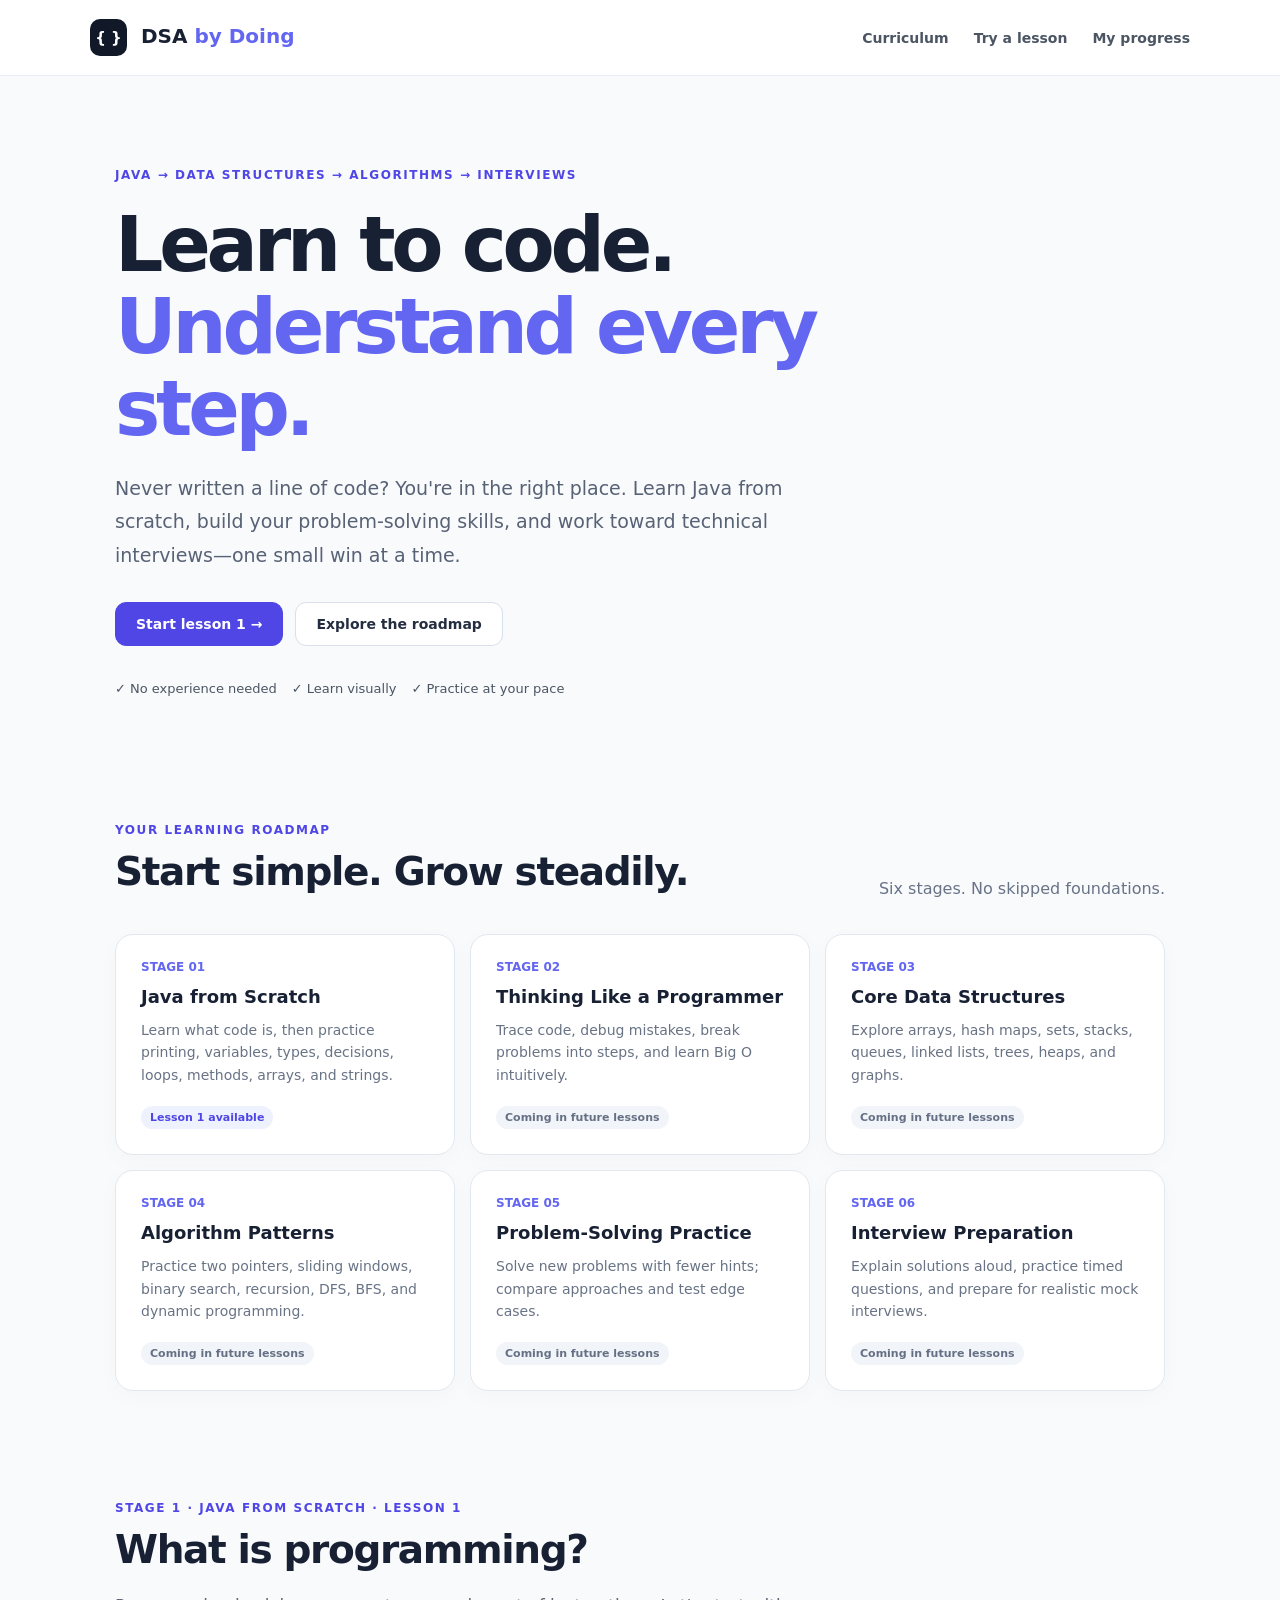
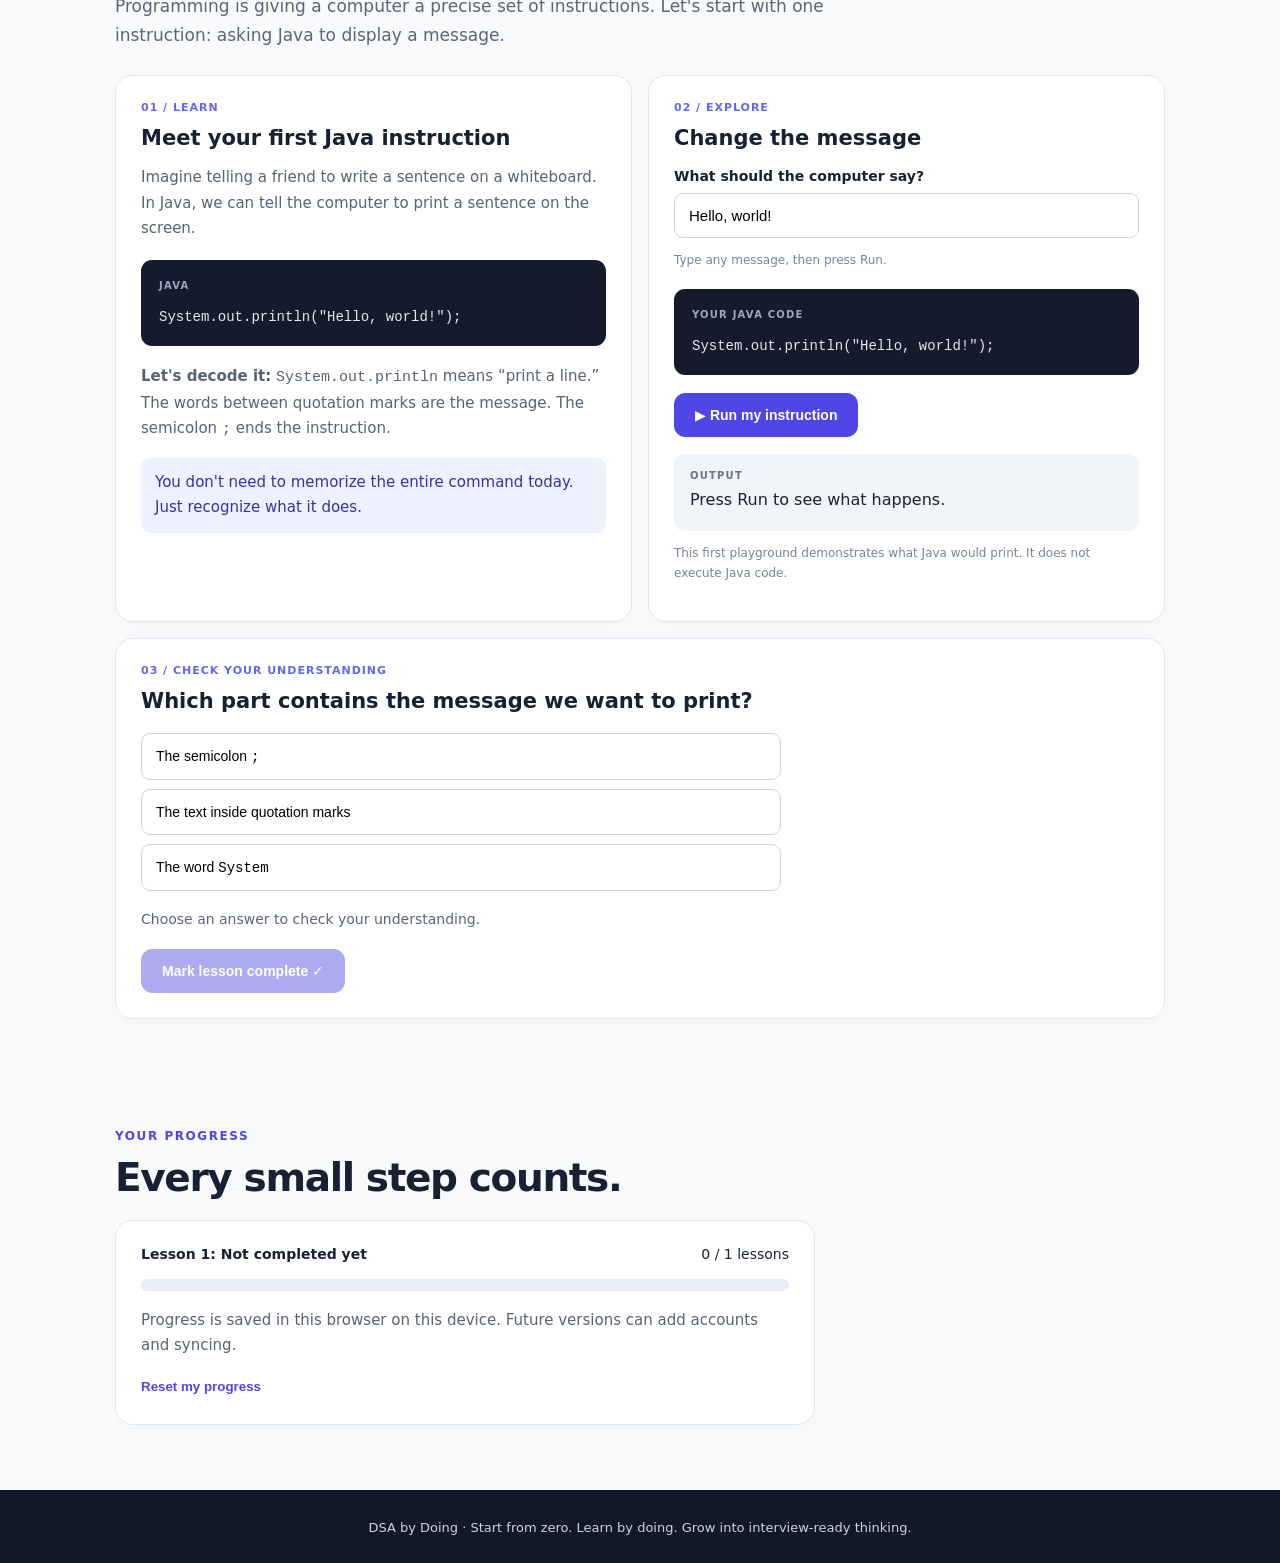
==== index.html @ 2c694787 "Initial commit - DSA by Doing website" ====
<!doctype html><html lang="en"><head><meta charset="utf-8"><meta name="viewport" content="width=device-width, initial-scale=1"><meta name="theme-color" content="#111827"><title>DSA by Doing — Start from Zero</title><link rel="stylesheet" href="styles.css"></head><body><header class="top"><a class="brand" href="#home"><span class="logo">{ }</span> DSA <span>by Doing</span></a><nav><a href="#curriculum">Curriculum</a><a href="#lesson">Try a lesson</a><a href="#progress">My progress</a></nav></header><main id="home"><section class="hero"><div class="eyebrow">JAVA → DATA STRUCTURES → ALGORITHMS → INTERVIEWS</div><h1>Learn to code.<br><em>Understand every step.</em></h1><p>Never written a line of code? You're in the right place. Learn Java from scratch, build your problem-solving skills, and work toward technical interviews—one small win at a time.</p><div class="actions"><a class="button primary" href="#lesson">Start lesson 1 →</a><a class="button secondary" href="#curriculum">Explore the roadmap</a></div><div class="chips"><span>✓ No experience needed</span><span>✓ Learn visually</span><span>✓ Practice at your pace</span></div></section><section class="section" id="curriculum"><div class="section-title"><div><div class="eyebrow">YOUR LEARNING ROADMAP</div><h2>Start simple. Grow steadily.</h2></div><p>Six stages. No skipped foundations.</p></div><div class="roadmap" id="roadmap"></div></section><section class="section lesson-section" id="lesson"><div class="eyebrow">STAGE 1 · JAVA FROM SCRATCH · LESSON 1</div><h2>What is programming?</h2><p class="lead">Programming is giving a computer a precise set of instructions. Let's start with one instruction: asking Java to display a message.</p><div class="lesson-layout"><div class="panel"><div class="step">01 / LEARN</div><h3>Meet your first Java instruction</h3><p>Imagine telling a friend to write a sentence on a whiteboard. In Java, we can tell the computer to print a sentence on the screen.</p><div class="code"><div class="code-label">JAVA</div><code>System.out.println("Hello, world!");</code></div><p><strong>Let's decode it:</strong> <code>System.out.println</code> means “print a line.” The words between quotation marks are the message. The semicolon <code>;</code> ends the instruction.</p><p class="note">You don't need to memorize the entire command today. Just recognize what it does.</p></div><div class="panel"><div class="step">02 / EXPLORE</div><h3>Change the message</h3><label for="message">What should the computer say?</label><input id="message" maxlength="60" value="Hello, world!" aria-describedby="msg-help"><p class="hint" id="msg-help">Type any message, then press Run.</p><div class="code"><div class="code-label">YOUR JAVA CODE</div><code id="live-code"></code></div><button class="button primary" id="run">▶ Run my instruction</button><div class="output" aria-live="polite"><div class="code-label">OUTPUT</div><span id="output">Press Run to see what happens.</span></div><p class="hint">This first playground demonstrates what Java would print. It does not execute Java code.</p></div></div><div class="panel practice"><div class="step">03 / CHECK YOUR UNDERSTANDING</div><h3>Which part contains the message we want to print?</h3><div class="answers" id="answers"><button data-correct="false">The semicolon <code>;</code></button><button data-correct="true">The text inside quotation marks</button><button data-correct="false">The word <code>System</code></button></div><div id="feedback" class="feedback" aria-live="polite">Choose an answer to check your understanding.</div><button id="complete" class="button primary" disabled>Mark lesson complete ✓</button></div></section><section class="section" id="progress"><div class="eyebrow">YOUR PROGRESS</div><h2>Every small step counts.</h2><div class="panel progress-panel"><div class="progress-header"><strong id="progress-title">Lesson 1: Not completed yet</strong><span id="progress-number">0 / 1 lessons</span></div><div class="track"><div id="progress-fill"></div></div><p>Progress is saved in this browser on this device. Future versions can add accounts and syncing.</p><button id="reset" class="text-button">Reset my progress</button></div></section></main><footer>DSA by Doing · Start from zero. Learn by doing. Grow into interview-ready thinking.</footer><script src="script.js"></script></body></html>
---- styles.css ----
:root{font-family:Inter,ui-sans-serif,system-ui,-apple-system,BlinkMacSystemFont,"Segoe UI",sans-serif;color:#182033;background:#f8fafc;font-synthesis:none}*{box-sizing:border-box}html{scroll-behavior:smooth}body{margin:0}a{color:inherit;text-decoration:none}.top{display:flex;justify-content:space-between;align-items:center;padding:19px max(5%,calc((100% - 1100px)/2));background:#fff;border-bottom:1px solid #e8edf3;gap:20px}.brand{font-weight:850;font-size:20px;white-space:nowrap}.brand>span:last-child{color:#6366f1}.logo{display:inline-flex;align-items:center;justify-content:center;width:37px;height:37px;background:#111827;color:#fff;border-radius:10px;margin-right:7px;font-size:15px}.top nav{display:flex;gap:25px;font-size:14px;font-weight:600;color:#4b5563}.top nav a:hover{color:#4f46e5}main{max-width:1100px;margin:auto;padding:0 25px}.hero{padding:92px 0 82px;max-width:810px}.eyebrow{color:#4f46e5;letter-spacing:.13em;font-size:12px;font-weight:850}.hero h1{font-size:clamp(42px,6vw,76px);letter-spacing:-.055em;line-height:1.08;margin:22px 0}.hero em{color:#6366f1;font-style:normal}.hero p{font-size:19px;line-height:1.75;color:#586275;max-width:720px}.actions{display:flex;gap:12px;flex-wrap:wrap;margin-top:30px}.button{display:inline-block;border-radius:11px;border:1px solid #d9dfeb;padding:13px 20px;font-size:14px;font-weight:750;cursor:pointer;transition:transform .12s,background .12s}.button:hover:not(:disabled){transform:translateY(-1px)}.primary{background:#4f46e5;border-color:#4f46e5;color:#fff}.secondary{background:#fff;color:#252e41}.button:disabled{opacity:.45;cursor:not-allowed}.chips{display:flex;gap:15px;flex-wrap:wrap;margin-top:35px;color:#4b5563;font-size:13px}.section{padding:45px 0 65px;scroll-margin-top:20px}.section-title{display:flex;align-items:end;justify-content:space-between;gap:25px}.section-title p{color:#697386}.section h2{font-size:clamp(28px,4vw,39px);letter-spacing:-.035em;margin:12px 0 20px}.roadmap{display:grid;grid-template-columns:repeat(3,minmax(0,1fr));gap:15px;margin-top:20px}.roadmap-card,.panel{background:#fff;border:1px solid #e2e8f0;border-radius:18px;padding:25px;box-shadow:0 6px 25px #11182706}.roadmap-card .number{font-size:12px;font-weight:800;color:#6366f1}.roadmap-card h3{font-size:18px;margin:12px 0}.roadmap-card p{font-size:14px;line-height:1.6;color:#687385;margin:0}.roadmap-card .status{display:inline-block;font-size:11px;background:#eef2ff;color:#4f46e5;padding:5px 9px;border-radius:20px;margin-top:20px;font-weight:750}.roadmap-card.locked .status{background:#f1f5f9;color:#667085}.lead{font-size:17px;color:#5b6575;line-height:1.7;max-width:800px}.lesson-layout{display:grid;grid-template-columns:1fr 1fr;gap:16px;margin-top:25px}.panel h3{font-size:21px;margin:12px 0}.panel p{line-height:1.7;color:#586275;font-size:15px}.step{font-size:11px;color:#6366f1;font-weight:850;letter-spacing:.09em}.code{background:#151b2c;color:#e4e8f2;border-radius:11px;padding:18px;margin:18px 0;overflow-wrap:anywhere;line-height:1.6}.code-label{font-size:10px;letter-spacing:.12em;color:#9ba8c1;font-weight:800;margin-bottom:9px}.code code{font-family:ui-monospace,SFMono-Regular,Consolas,monospace;font-size:14px}.note{background:#eef2ff;padding:12px 14px;border-radius:9px;color:#3730a3!important}.panel label{display:block;font-weight:700;font-size:14px;margin:18px 0 9px}.panel input{width:100%;padding:13px 14px;border-radius:9px;border:1px solid #cbd5e1;font-size:15px}.panel input:focus,.answers button:focus-visible,.button:focus-visible{outline:3px solid #a5b4fc;outline-offset:2px}.hint{font-size:12px!important;color:#778398!important}.output{background:#f1f5f9;padding:16px;border-radius:10px;margin-top:17px;min-height:77px;overflow-wrap:anywhere}.output .code-label{color:#64748b}.practice{margin-top:16px}.answers{display:grid;gap:9px;max-width:640px;margin:20px 0}.answers button{background:#fff;text-align:left;border:1px solid #cbd5e1;padding:14px;border-radius:9px;cursor:pointer;font-size:14px}.answers button:hover{background:#f8fafc}.answers button.correct{border-color:#16a34a;background:#f0fdf4}.answers button.wrong{border-color:#dc2626;background:#fef2f2}.feedback{font-size:14px;color:#596579;margin-bottom:18px;min-height:20px}.progress-panel{max-width:700px}.progress-header{display:flex;justify-content:space-between;gap:12px;flex-wrap:wrap;font-size:14px}.track{height:12px;background:#e9edf5;border-radius:99px;overflow:hidden;margin:17px 0}.track>div{height:100%;width:0;background:#6366f1;transition:width .3s}.text-button{border:0;background:transparent;color:#4f46e5;font-weight:700;padding:5px 0;cursor:pointer}footer{text-align:center;padding:30px 15px;background:#111827;color:#cbd5e1;font-size:13px}@media(max-width:750px){.top{padding:14px 20px;align-items:flex-start;flex-direction:column}.top nav{gap:18px;flex-wrap:wrap}.hero{padding:65px 0 50px}.roadmap{grid-template-columns:1fr 1fr}.lesson-layout{grid-template-columns:1fr}.section-title{display:block}}@media(max-width:480px){.roadmap{grid-template-columns:1fr}.hero p{font-size:16px}.panel{padding:19px}.chips{gap:10px}}
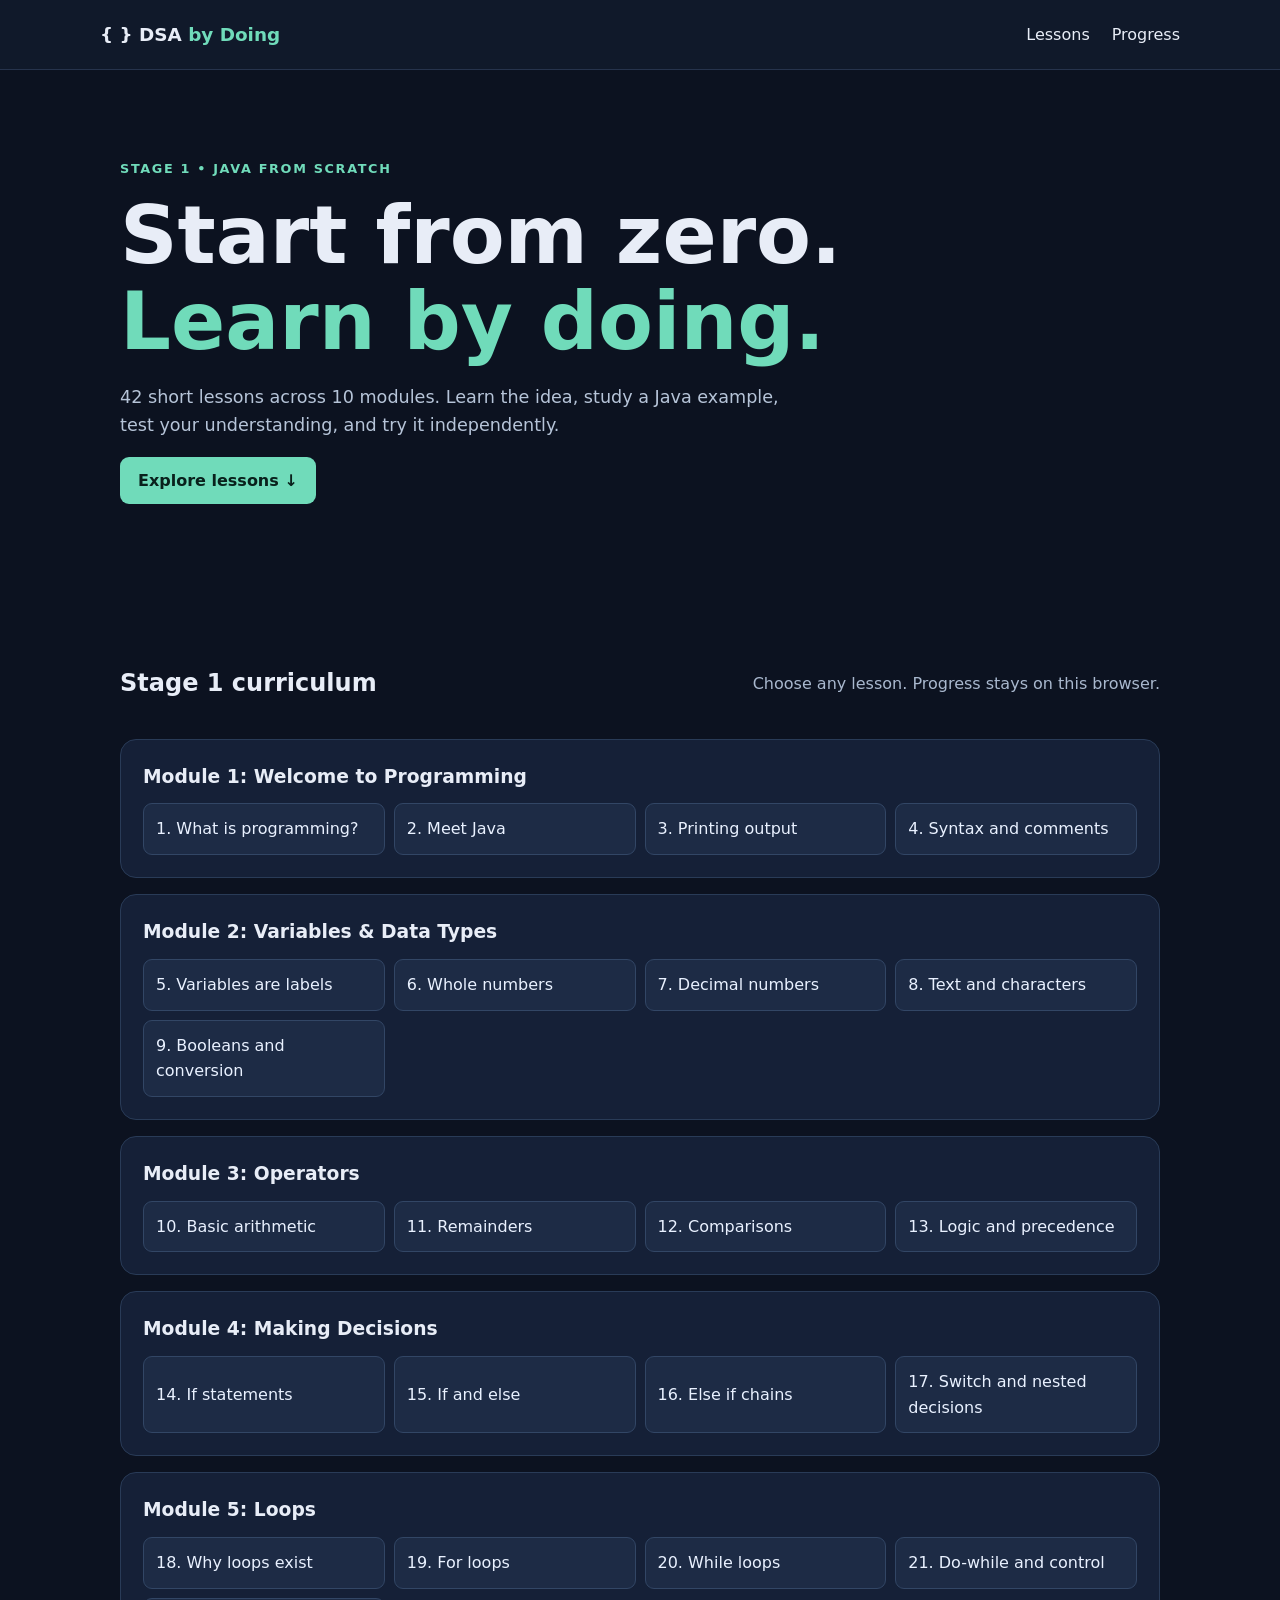
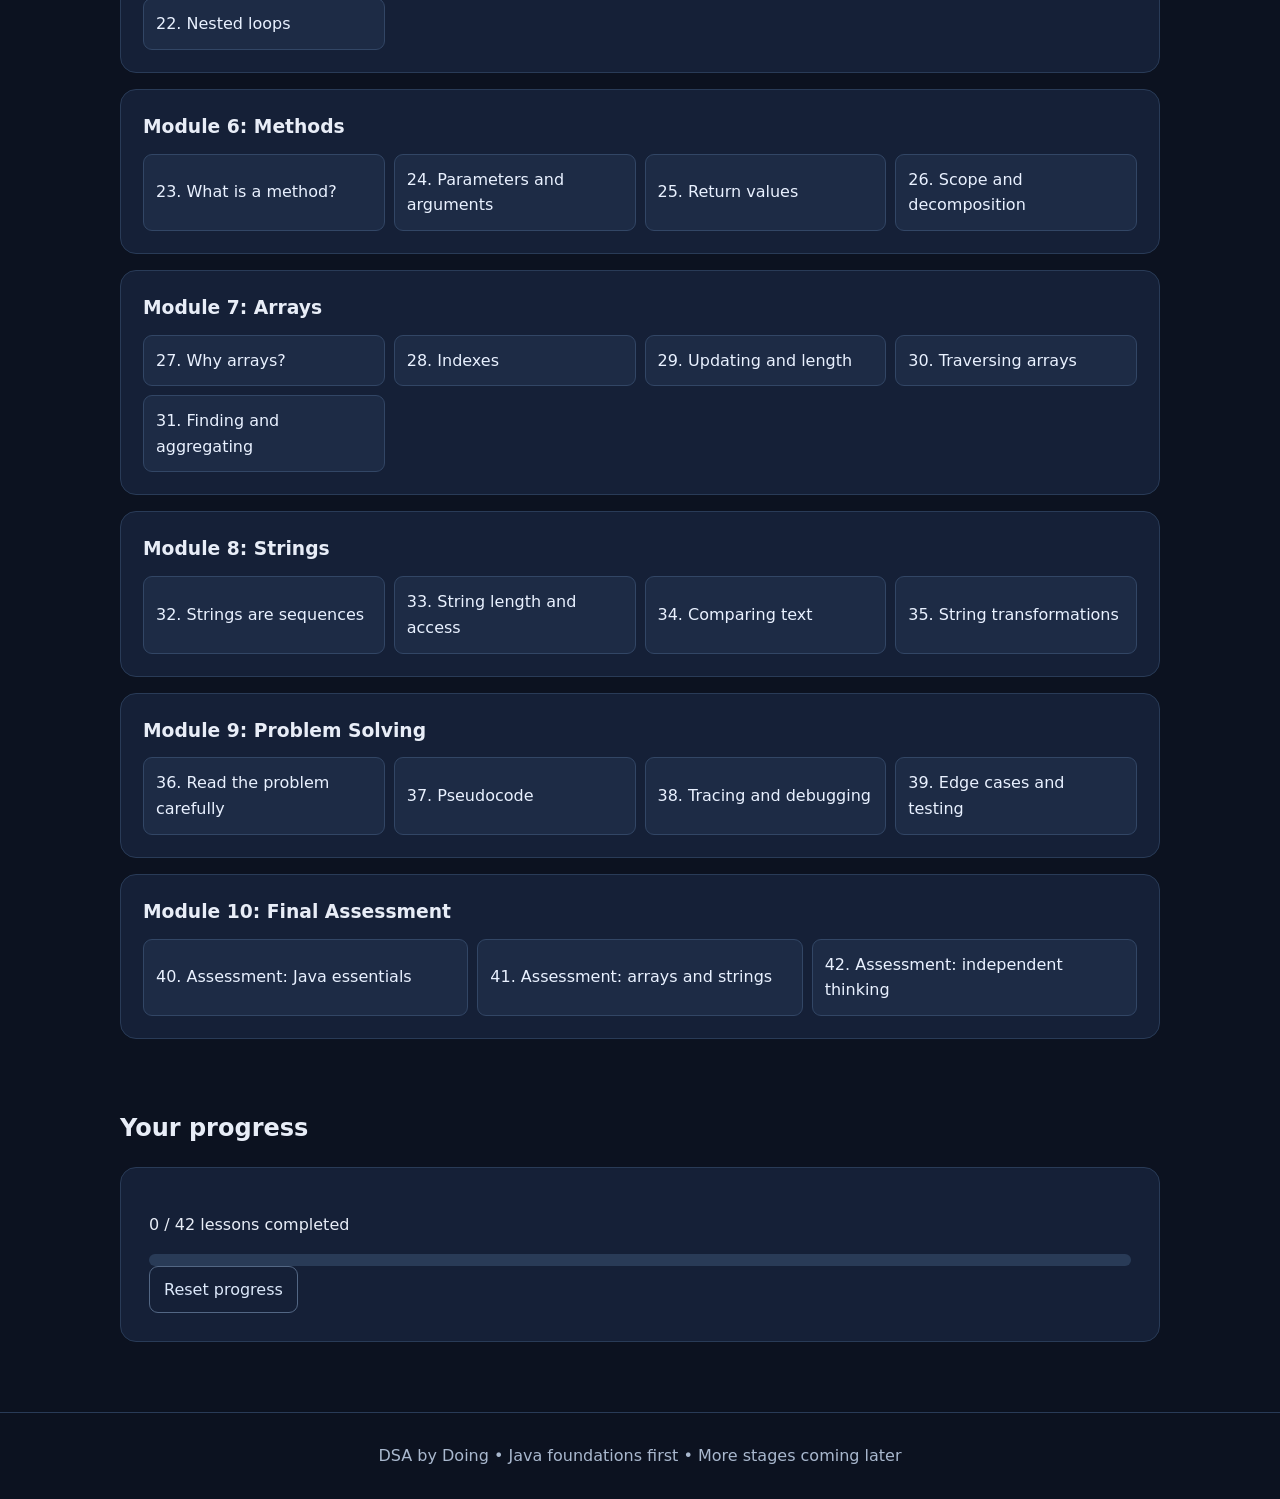
==== commit 8558a97d: "feat: add 42 Java foundations lessons across 10 modules" ====
--- a/index.html
+++ b/index.html
@@ -1 +1 @@
-<!doctype html><html lang="en"><head><meta charset="utf-8"><meta name="viewport" content="width=device-width, initial-scale=1"><meta name="theme-color" content="#111827"><title>DSA by Doing — Start from Zero</title><link rel="stylesheet" href="styles.css"></head><body><header class="top"><a class="brand" href="#home"><span class="logo">{ }</span> DSA <span>by Doing</span></a><nav><a href="#curriculum">Curriculum</a><a href="#lesson">Try a lesson</a><a href="#progress">My progress</a></nav></header><main id="home"><section class="hero"><div class="eyebrow">JAVA → DATA STRUCTURES → ALGORITHMS → INTERVIEWS</div><h1>Learn to code.<br><em>Understand every step.</em></h1><p>Never written a line of code? You're in the right place. Learn Java from scratch, build your problem-solving skills, and work toward technical interviews—one small win at a time.</p><div class="actions"><a class="button primary" href="#lesson">Start lesson 1 →</a><a class="button secondary" href="#curriculum">Explore the roadmap</a></div><div class="chips"><span>✓ No experience needed</span><span>✓ Learn visually</span><span>✓ Practice at your pace</span></div></section><section class="section" id="curriculum"><div class="section-title"><div><div class="eyebrow">YOUR LEARNING ROADMAP</div><h2>Start simple. Grow steadily.</h2></div><p>Six stages. No skipped foundations.</p></div><div class="roadmap" id="roadmap"></div></section><section class="section lesson-section" id="lesson"><div class="eyebrow">STAGE 1 · JAVA FROM SCRATCH · LESSON 1</div><h2>What is programming?</h2><p class="lead">Programming is giving a computer a precise set of instructions. Let's start with one instruction: asking Java to display a message.</p><div class="lesson-layout"><div class="panel"><div class="step">01 / LEARN</div><h3>Meet your first Java instruction</h3><p>Imagine telling a friend to write a sentence on a whiteboard. In Java, we can tell the computer to print a sentence on the screen.</p><div class="code"><div class="code-label">JAVA</div><code>System.out.println("Hello, world!");</code></div><p><strong>Let's decode it:</strong> <code>System.out.println</code> means “print a line.” The words between quotation marks are the message. The semicolon <code>;</code> ends the instruction.</p><p class="note">You don't need to memorize the entire command today. Just recognize what it does.</p></div><div class="panel"><div class="step">02 / EXPLORE</div><h3>Change the message</h3><label for="message">What should the computer say?</label><input id="message" maxlength="60" value="Hello, world!" aria-describedby="msg-help"><p class="hint" id="msg-help">Type any message, then press Run.</p><div class="code"><div class="code-label">YOUR JAVA CODE</div><code id="live-code"></code></div><button class="button primary" id="run">▶ Run my instruction</button><div class="output" aria-live="polite"><div class="code-label">OUTPUT</div><span id="output">Press Run to see what happens.</span></div><p class="hint">This first playground demonstrates what Java would print. It does not execute Java code.</p></div></div><div class="panel practice"><div class="step">03 / CHECK YOUR UNDERSTANDING</div><h3>Which part contains the message we want to print?</h3><div class="answers" id="answers"><button data-correct="false">The semicolon <code>;</code></button><button data-correct="true">The text inside quotation marks</button><button data-correct="false">The word <code>System</code></button></div><div id="feedback" class="feedback" aria-live="polite">Choose an answer to check your understanding.</div><button id="complete" class="button primary" disabled>Mark lesson complete ✓</button></div></section><section class="section" id="progress"><div class="eyebrow">YOUR PROGRESS</div><h2>Every small step counts.</h2><div class="panel progress-panel"><div class="progress-header"><strong id="progress-title">Lesson 1: Not completed yet</strong><span id="progress-number">0 / 1 lessons</span></div><div class="track"><div id="progress-fill"></div></div><p>Progress is saved in this browser on this device. Future versions can add accounts and syncing.</p><button id="reset" class="text-button">Reset my progress</button></div></section></main><footer>DSA by Doing · Start from zero. Learn by doing. Grow into interview-ready thinking.</footer><script src="script.js"></script></body></html>
+<!doctype html><html lang="en"><head><meta charset="utf-8"><meta name="viewport" content="width=device-width,initial-scale=1"><title>DSA by Doing — Java from Scratch</title><link rel="stylesheet" href="styles.css"></head><body><header><a href="#home" class="brand">{ } DSA <span>by Doing</span></a><nav><a href="#curriculum">Lessons</a><a href="#progress">Progress</a></nav></header><main><section id="home" class="hero"><p class="eyebrow">STAGE 1 • JAVA FROM SCRATCH</p><h1>Start from zero.<br><em>Learn by doing.</em></h1><p>42 short lessons across 10 modules. Learn the idea, study a Java example, test your understanding, and try it independently.</p><a class="button" href="#curriculum">Explore lessons ↓</a></section><section id="curriculum"><div class="sectionhead"><h2>Stage 1 curriculum</h2><p>Choose any lesson. Progress stays on this browser.</p></div><div id="modules"></div></section><section id="lesson" hidden><div class="sectionhead"><span id="breadcrumb"></span><button id="back" class="quiet">← All lessons</button></div><article class="panel"><h2 id="lesson-title"></h2><p id="explanation"></p><h3>Look at the Java</h3><pre><code id="sample"></code></pre><p class="small">Read the example aloud. What changes if you change one value?</p><h3>Check your understanding</h3><p id="question"></p><div id="answers" class="answers"></div><p id="feedback" aria-live="polite"></p><h3>Try it yourself</h3><p id="challenge"></p><textarea id="notes" rows="4" placeholder="Write your prediction, pseudocode, or Java solution here. Your notes are saved locally."></textarea><div class="actions"><button class="quiet" id="hint">Show a hint</button><button class="button" id="complete" disabled>Mark complete ✓</button></div><p id="hinttext" hidden></p><p class="small">This site displays Java examples but does not compile or run Java. Use a local JDK or trusted Java playground to test your code.</p></article><div class="actions"><button class="quiet" id="prev">← Previous</button><button class="button" id="next">Next lesson →</button></div></section><section id="progress"><h2>Your progress</h2><div class="panel"><p id="progress-text"></p><div class="track"><div id="fill"></div></div><button id="reset" class="quiet">Reset progress</button></div></section></main><footer>DSA by Doing • Java foundations first • More stages coming later</footer><script src="script.js"></script></body></html>
--- a/styles.css
+++ b/styles.css
@@ -1 +1 @@
-:root{font-family:Inter,ui-sans-serif,system-ui,-apple-system,BlinkMacSystemFont,"Segoe UI",sans-serif;color:#182033;background:#f8fafc;font-synthesis:none}*{box-sizing:border-box}html{scroll-behavior:smooth}body{margin:0}a{color:inherit;text-decoration:none}.top{display:flex;justify-content:space-between;align-items:center;padding:19px max(5%,calc((100% - 1100px)/2));background:#fff;border-bottom:1px solid #e8edf3;gap:20px}.brand{font-weight:850;font-size:20px;white-space:nowrap}.brand>span:last-child{color:#6366f1}.logo{display:inline-flex;align-items:center;justify-content:center;width:37px;height:37px;background:#111827;color:#fff;border-radius:10px;margin-right:7px;font-size:15px}.top nav{display:flex;gap:25px;font-size:14px;font-weight:600;color:#4b5563}.top nav a:hover{color:#4f46e5}main{max-width:1100px;margin:auto;padding:0 25px}.hero{padding:92px 0 82px;max-width:810px}.eyebrow{color:#4f46e5;letter-spacing:.13em;font-size:12px;font-weight:850}.hero h1{font-size:clamp(42px,6vw,76px);letter-spacing:-.055em;line-height:1.08;margin:22px 0}.hero em{color:#6366f1;font-style:normal}.hero p{font-size:19px;line-height:1.75;color:#586275;max-width:720px}.actions{display:flex;gap:12px;flex-wrap:wrap;margin-top:30px}.button{display:inline-block;border-radius:11px;border:1px solid #d9dfeb;padding:13px 20px;font-size:14px;font-weight:750;cursor:pointer;transition:transform .12s,background .12s}.button:hover:not(:disabled){transform:translateY(-1px)}.primary{background:#4f46e5;border-color:#4f46e5;color:#fff}.secondary{background:#fff;color:#252e41}.button:disabled{opacity:.45;cursor:not-allowed}.chips{display:flex;gap:15px;flex-wrap:wrap;margin-top:35px;color:#4b5563;font-size:13px}.section{padding:45px 0 65px;scroll-margin-top:20px}.section-title{display:flex;align-items:end;justify-content:space-between;gap:25px}.section-title p{color:#697386}.section h2{font-size:clamp(28px,4vw,39px);letter-spacing:-.035em;margin:12px 0 20px}.roadmap{display:grid;grid-template-columns:repeat(3,minmax(0,1fr));gap:15px;margin-top:20px}.roadmap-card,.panel{background:#fff;border:1px solid #e2e8f0;border-radius:18px;padding:25px;box-shadow:0 6px 25px #11182706}.roadmap-card .number{font-size:12px;font-weight:800;color:#6366f1}.roadmap-card h3{font-size:18px;margin:12px 0}.roadmap-card p{font-size:14px;line-height:1.6;color:#687385;margin:0}.roadmap-card .status{display:inline-block;font-size:11px;background:#eef2ff;color:#4f46e5;padding:5px 9px;border-radius:20px;margin-top:20px;font-weight:750}.roadmap-card.locked .status{background:#f1f5f9;color:#667085}.lead{font-size:17px;color:#5b6575;line-height:1.7;max-width:800px}.lesson-layout{display:grid;grid-template-columns:1fr 1fr;gap:16px;margin-top:25px}.panel h3{font-size:21px;margin:12px 0}.panel p{line-height:1.7;color:#586275;font-size:15px}.step{font-size:11px;color:#6366f1;font-weight:850;letter-spacing:.09em}.code{background:#151b2c;color:#e4e8f2;border-radius:11px;padding:18px;margin:18px 0;overflow-wrap:anywhere;line-height:1.6}.code-label{font-size:10px;letter-spacing:.12em;color:#9ba8c1;font-weight:800;margin-bottom:9px}.code code{font-family:ui-monospace,SFMono-Regular,Consolas,monospace;font-size:14px}.note{background:#eef2ff;padding:12px 14px;border-radius:9px;color:#3730a3!important}.panel label{display:block;font-weight:700;font-size:14px;margin:18px 0 9px}.panel input{width:100%;padding:13px 14px;border-radius:9px;border:1px solid #cbd5e1;font-size:15px}.panel input:focus,.answers button:focus-visible,.button:focus-visible{outline:3px solid #a5b4fc;outline-offset:2px}.hint{font-size:12px!important;color:#778398!important}.output{background:#f1f5f9;padding:16px;border-radius:10px;margin-top:17px;min-height:77px;overflow-wrap:anywhere}.output .code-label{color:#64748b}.practice{margin-top:16px}.answers{display:grid;gap:9px;max-width:640px;margin:20px 0}.answers button{background:#fff;text-align:left;border:1px solid #cbd5e1;padding:14px;border-radius:9px;cursor:pointer;font-size:14px}.answers button:hover{background:#f8fafc}.answers button.correct{border-color:#16a34a;background:#f0fdf4}.answers button.wrong{border-color:#dc2626;background:#fef2f2}.feedback{font-size:14px;color:#596579;margin-bottom:18px;min-height:20px}.progress-panel{max-width:700px}.progress-header{display:flex;justify-content:space-between;gap:12px;flex-wrap:wrap;font-size:14px}.track{height:12px;background:#e9edf5;border-radius:99px;overflow:hidden;margin:17px 0}.track>div{height:100%;width:0;background:#6366f1;transition:width .3s}.text-button{border:0;background:transparent;color:#4f46e5;font-weight:700;padding:5px 0;cursor:pointer}footer{text-align:center;padding:30px 15px;background:#111827;color:#cbd5e1;font-size:13px}@media(max-width:750px){.top{padding:14px 20px;align-items:flex-start;flex-direction:column}.top nav{gap:18px;flex-wrap:wrap}.hero{padding:65px 0 50px}.roadmap{grid-template-columns:1fr 1fr}.lesson-layout{grid-template-columns:1fr}.section-title{display:block}}@media(max-width:480px){.roadmap{grid-template-columns:1fr}.hero p{font-size:16px}.panel{padding:19px}.chips{gap:10px}}
+:root{font-family:Inter,system-ui,-apple-system,sans-serif;color:#e8edf7;background:#0c1220;line-height:1.6}*{box-sizing:border-box}body{margin:0}header{display:flex;justify-content:space-between;align-items:center;padding:20px max(20px,calc((100vw - 1080px)/2));border-bottom:1px solid #26334c;background:#10192a;position:sticky;top:0;z-index:2}a{color:inherit;text-decoration:none}.brand{font-size:1.15rem;font-weight:800}.brand span{color:#70dbba}nav{display:flex;gap:22px}main{max-width:1080px;margin:auto;padding:0 20px}.hero{padding:76px 0 70px}.hero h1{font-size:clamp(2.5rem,7vw,5rem);line-height:1.08;margin:10px 0}.hero em{font-style:normal;color:#70dbba}.hero>p:not(.eyebrow){max-width:660px;color:#b6c4d8;font-size:1.1rem}.eyebrow{font-size:.8rem;letter-spacing:.13em;font-weight:800;color:#70dbba}section{scroll-margin-top:90px;margin-bottom:70px}.sectionhead{display:flex;justify-content:space-between;align-items:center;gap:15px;flex-wrap:wrap}.sectionhead p,.small{color:#a9b8ce}.module{background:#152037;border:1px solid #293b57;border-radius:16px;padding:22px;margin:16px 0}.module h3{margin:0 0 12px}.lesson-grid{display:grid;grid-template-columns:repeat(auto-fit,minmax(210px,1fr));gap:9px}.lesson-link{background:#1d2b45;color:#e9f1ff;border:1px solid #324665;text-align:left;border-radius:9px;padding:12px;cursor:pointer;font:inherit}.lesson-link:hover,.lesson-link:focus-visible{border-color:#70dbba}.lesson-link.done{border-color:#3d997a}.panel{background:#152037;border:1px solid #293b57;padding:28px;border-radius:16px}pre{white-space:pre-wrap;overflow-wrap:anywhere;background:#09101c;color:#9ff2cb;padding:20px;border-radius:12px;line-height:1.6}button,.button{cursor:pointer;font:inherit}.button{display:inline-block;background:#70dbba;color:#09211c;border:0;border-radius:9px;padding:11px 18px;font-weight:750}.button:disabled{opacity:.4;cursor:not-allowed}.quiet{background:transparent;border:1px solid #536784;border-radius:9px;padding:10px 14px;color:#dce8fa}.answers{display:grid;gap:9px}.answers button{border:1px solid #465a79;border-radius:9px;background:#202e48;color:#fff;padding:13px;text-align:left}.answers button:hover{border-color:#70dbba}.answers button.correct{border-color:#70dbba;background:#183e35}.answers button.wrong{border-color:#ff9d9d;background:#482d38}textarea{width:100%;border:1px solid #465a79;background:#0d1729;border-radius:9px;color:#fff;padding:12px;font:inherit}.actions{display:flex;gap:12px;flex-wrap:wrap;margin-top:20px}#feedback{min-height:25px}.track{height:12px;background:#293b57;border-radius:20px;overflow:hidden}#fill{height:100%;background:#70dbba;width:0}footer{text-align:center;padding:30px;color:#a9b8ce;border-top:1px solid #293b57}@media(max-width:600px){header{padding:14px 20px}.panel{padding:18px}.hero{padding:48px 0}nav{gap:12px}}
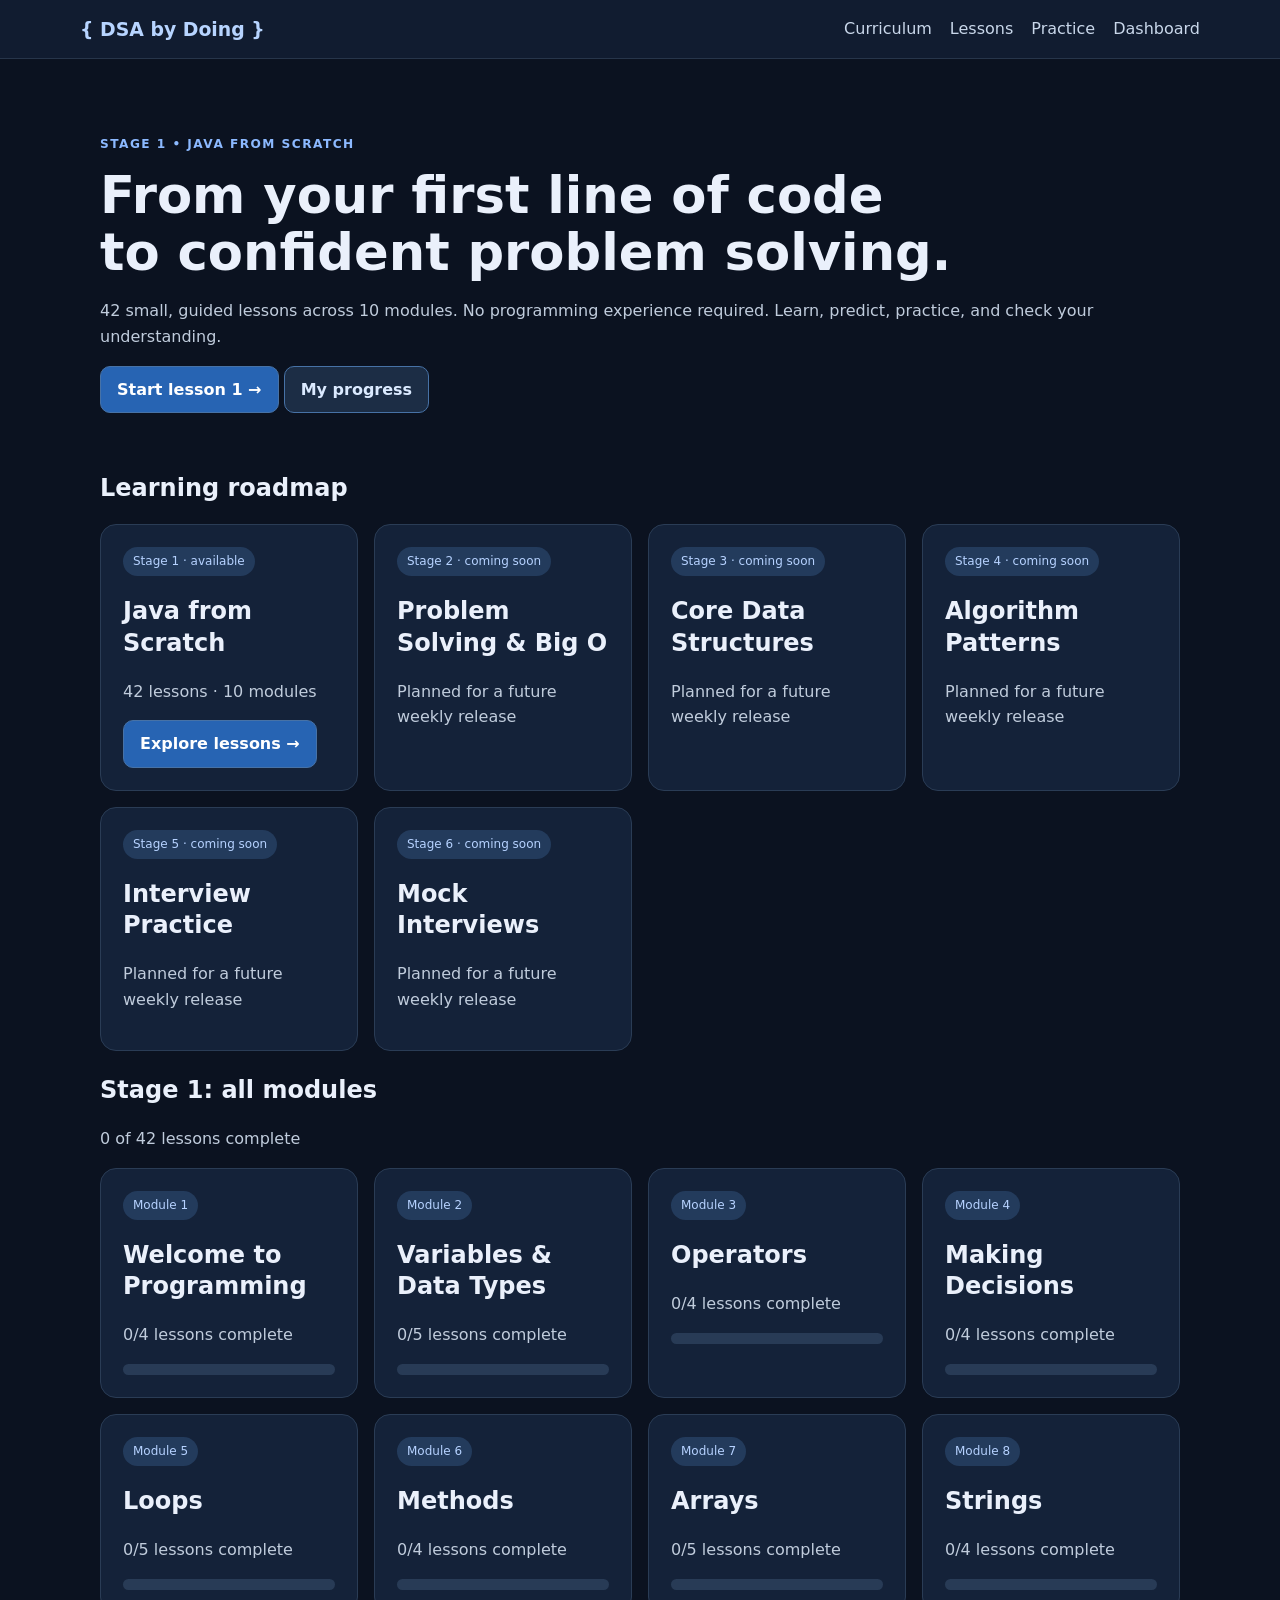
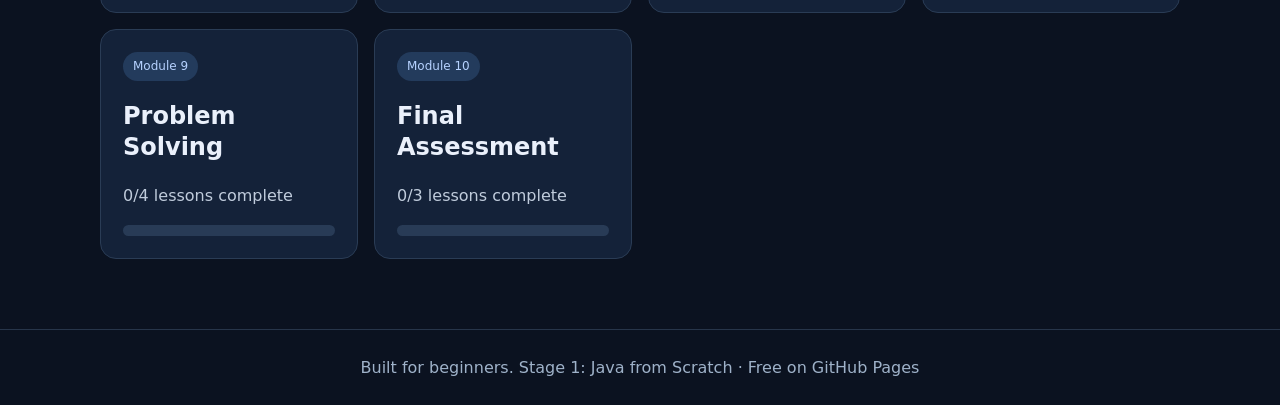
==== commit b2cb0bac: "rebuild Stage 1 with modular JavaScript architecture" ====
--- a/index.html
+++ b/index.html
@@ -1 +1 @@
-<!doctype html><html lang="en"><head><meta charset="utf-8"><meta name="viewport" content="width=device-width,initial-scale=1"><title>DSA by Doing — Java from Scratch</title><link rel="stylesheet" href="styles.css"></head><body><header><a href="#home" class="brand">{ } DSA <span>by Doing</span></a><nav><a href="#curriculum">Lessons</a><a href="#progress">Progress</a></nav></header><main><section id="home" class="hero"><p class="eyebrow">STAGE 1 • JAVA FROM SCRATCH</p><h1>Start from zero.<br><em>Learn by doing.</em></h1><p>42 short lessons across 10 modules. Learn the idea, study a Java example, test your understanding, and try it independently.</p><a class="button" href="#curriculum">Explore lessons ↓</a></section><section id="curriculum"><div class="sectionhead"><h2>Stage 1 curriculum</h2><p>Choose any lesson. Progress stays on this browser.</p></div><div id="modules"></div></section><section id="lesson" hidden><div class="sectionhead"><span id="breadcrumb"></span><button id="back" class="quiet">← All lessons</button></div><article class="panel"><h2 id="lesson-title"></h2><p id="explanation"></p><h3>Look at the Java</h3><pre><code id="sample"></code></pre><p class="small">Read the example aloud. What changes if you change one value?</p><h3>Check your understanding</h3><p id="question"></p><div id="answers" class="answers"></div><p id="feedback" aria-live="polite"></p><h3>Try it yourself</h3><p id="challenge"></p><textarea id="notes" rows="4" placeholder="Write your prediction, pseudocode, or Java solution here. Your notes are saved locally."></textarea><div class="actions"><button class="quiet" id="hint">Show a hint</button><button class="button" id="complete" disabled>Mark complete ✓</button></div><p id="hinttext" hidden></p><p class="small">This site displays Java examples but does not compile or run Java. Use a local JDK or trusted Java playground to test your code.</p></article><div class="actions"><button class="quiet" id="prev">← Previous</button><button class="button" id="next">Next lesson →</button></div></section><section id="progress"><h2>Your progress</h2><div class="panel"><p id="progress-text"></p><div class="track"><div id="fill"></div></div><button id="reset" class="quiet">Reset progress</button></div></section></main><footer>DSA by Doing • Java foundations first • More stages coming later</footer><script src="script.js"></script></body></html>+<!doctype html><html lang="en"><head><meta charset="utf-8"><meta name="viewport" content="width=device-width,initial-scale=1"><meta name="description" content="DSA by Doing: learn Java from scratch with beginner-friendly guided lessons."><title>Start learning · DSA by Doing</title><link rel="stylesheet" href="css/styles.css"></head><body><header><nav class="nav"><a class="brand" href="index.html">{ DSA by Doing }</a><div class="links"><a href="index.html">Curriculum</a><a href="lesson.html?id=1">Lessons</a><a href="practice.html">Practice</a><a href="dashboard.html">Dashboard</a></div></nav></header><main class="container"><section class="hero"><div class="eyebrow">Stage 1 • Java from Scratch</div><h1>From your first line of code<br>to confident problem solving.</h1><p>42 small, guided lessons across 10 modules. No programming experience required. Learn, predict, practice, and check your understanding.</p><p><a class="btn" href="lesson.html?id=1">Start lesson 1 →</a> <a class="btn secondary" href="dashboard.html">My progress</a></p></section><section class="section"><h2>Learning roadmap</h2><div id="stages" class="grid"></div></section><section class="section"><h2>Stage 1: all modules</h2><p id="summary"></p><div id="modules" class="grid"></div></section></main><footer class="footer">Built for beginners. Stage 1: Java from Scratch · Free on GitHub Pages</footer><script type="module" src="js/app.js"></script></body></html>
--- a/css/styles.css
+++ b/css/styles.css
@@ -0,0 +1,2 @@
+
+:root{font-family:Inter,ui-sans-serif,system-ui,-apple-system,sans-serif;color:#eaf0fb;background:#0b1220;line-height:1.6}*{box-sizing:border-box}body{margin:0}a{color:inherit;text-decoration:none}button,input,textarea{font:inherit}button{cursor:pointer}header{border-bottom:1px solid #27354a;background:#111c30;position:sticky;top:0;z-index:2}.nav{max-width:1160px;margin:auto;padding:14px 20px;display:flex;justify-content:space-between;align-items:center;gap:15px;flex-wrap:wrap}.brand{font-weight:850;color:#b7d4ff;font-size:1.18rem}.links{display:flex;gap:18px;color:#c9d7ea}.container{max-width:1120px;margin:36px auto;padding:0 20px}.hero{padding:40px 0 20px}.eyebrow{color:#8cb9ff;text-transform:uppercase;letter-spacing:.12em;font-size:.76rem;font-weight:750}h1{font-size:clamp(2rem,4vw,3.4rem);line-height:1.13;margin:12px 0}h2{line-height:1.3}p{color:#c0ccdc}.muted{color:#a6b7cd}.grid{display:grid;grid-template-columns:repeat(auto-fit,minmax(245px,1fr));gap:16px}.card,.panel{border:1px solid #2a3c55;background:#142239;border-radius:16px;padding:22px}.card:hover{border-color:#5e8bce}.pill{font-size:.75rem;color:#b6d2ff;background:#233b5c;padding:5px 10px;border-radius:20px;display:inline-block}.btn{display:inline-flex;align-items:center;justify-content:center;border:1px solid #4772a6;border-radius:10px;padding:10px 16px;background:#2764b3;color:white;font-weight:700}.btn.secondary{background:#1c2d45;color:#dbeaff}.btn:disabled{opacity:.45;cursor:not-allowed}.btn:focus-visible,a:focus-visible,input:focus-visible,textarea:focus-visible{outline:3px solid #8dc5ff;outline-offset:3px}.layout{display:grid;grid-template-columns:260px minmax(0,1fr);gap:24px}.sidebar{max-height:75vh;overflow:auto;position:sticky;top:85px}.lessonlink{display:block;padding:8px 10px;border-radius:8px;color:#c8d8ea;font-size:.91rem}.lessonlink.active{background:#29456b;color:white}.lessonlink.done::before{content:'✓ ';color:#86e6b0}.section{margin:24px 0}.code{white-space:pre-wrap;overflow-wrap:anywhere;background:#081322;border:1px solid #2c4563;border-radius:10px;padding:18px;color:#c4f3d7;font:14px/1.65 ui-monospace,SFMono-Regular,monospace}.output{white-space:pre-wrap;background:#0a1726;padding:14px;border-radius:10px;border:1px solid #2d415d;color:#bce4ff;min-height:55px}.quizoption{display:block;border:1px solid #37506d;background:#192b44;color:#e8f1ff;text-align:left;border-radius:10px;padding:11px 14px;margin:8px 0;width:100%}.quizoption[aria-pressed=true]{border-color:#85baff;background:#264d79}.feedback{min-height:25px;font-weight:650}.success{color:#9aefbd}.error{color:#ffc2b8}.progress{height:11px;background:#283b56;border-radius:30px;overflow:hidden}.progress>div{background:#70b5ff;height:100%;transition:width .2s}.two{display:grid;grid-template-columns:1fr 1fr;gap:14px}.visual{display:flex;gap:8px;flex-wrap:wrap}.cell{border:2px solid #4d79ad;background:#243e61;border-radius:10px;min-width:58px;text-align:center;padding:9px}.cell small{display:block;color:#a8c5e5}.notes{width:100%;min-height:95px;background:#0b1829;color:white;border:1px solid #47607d;border-radius:10px;padding:12px}.footer{margin-top:70px;padding:25px;text-align:center;color:#9fb2c9;border-top:1px solid #27354a}@media(max-width:780px){.layout{grid-template-columns:1fr}.sidebar{position:static;max-height:210px}.two{grid-template-columns:1fr}}
